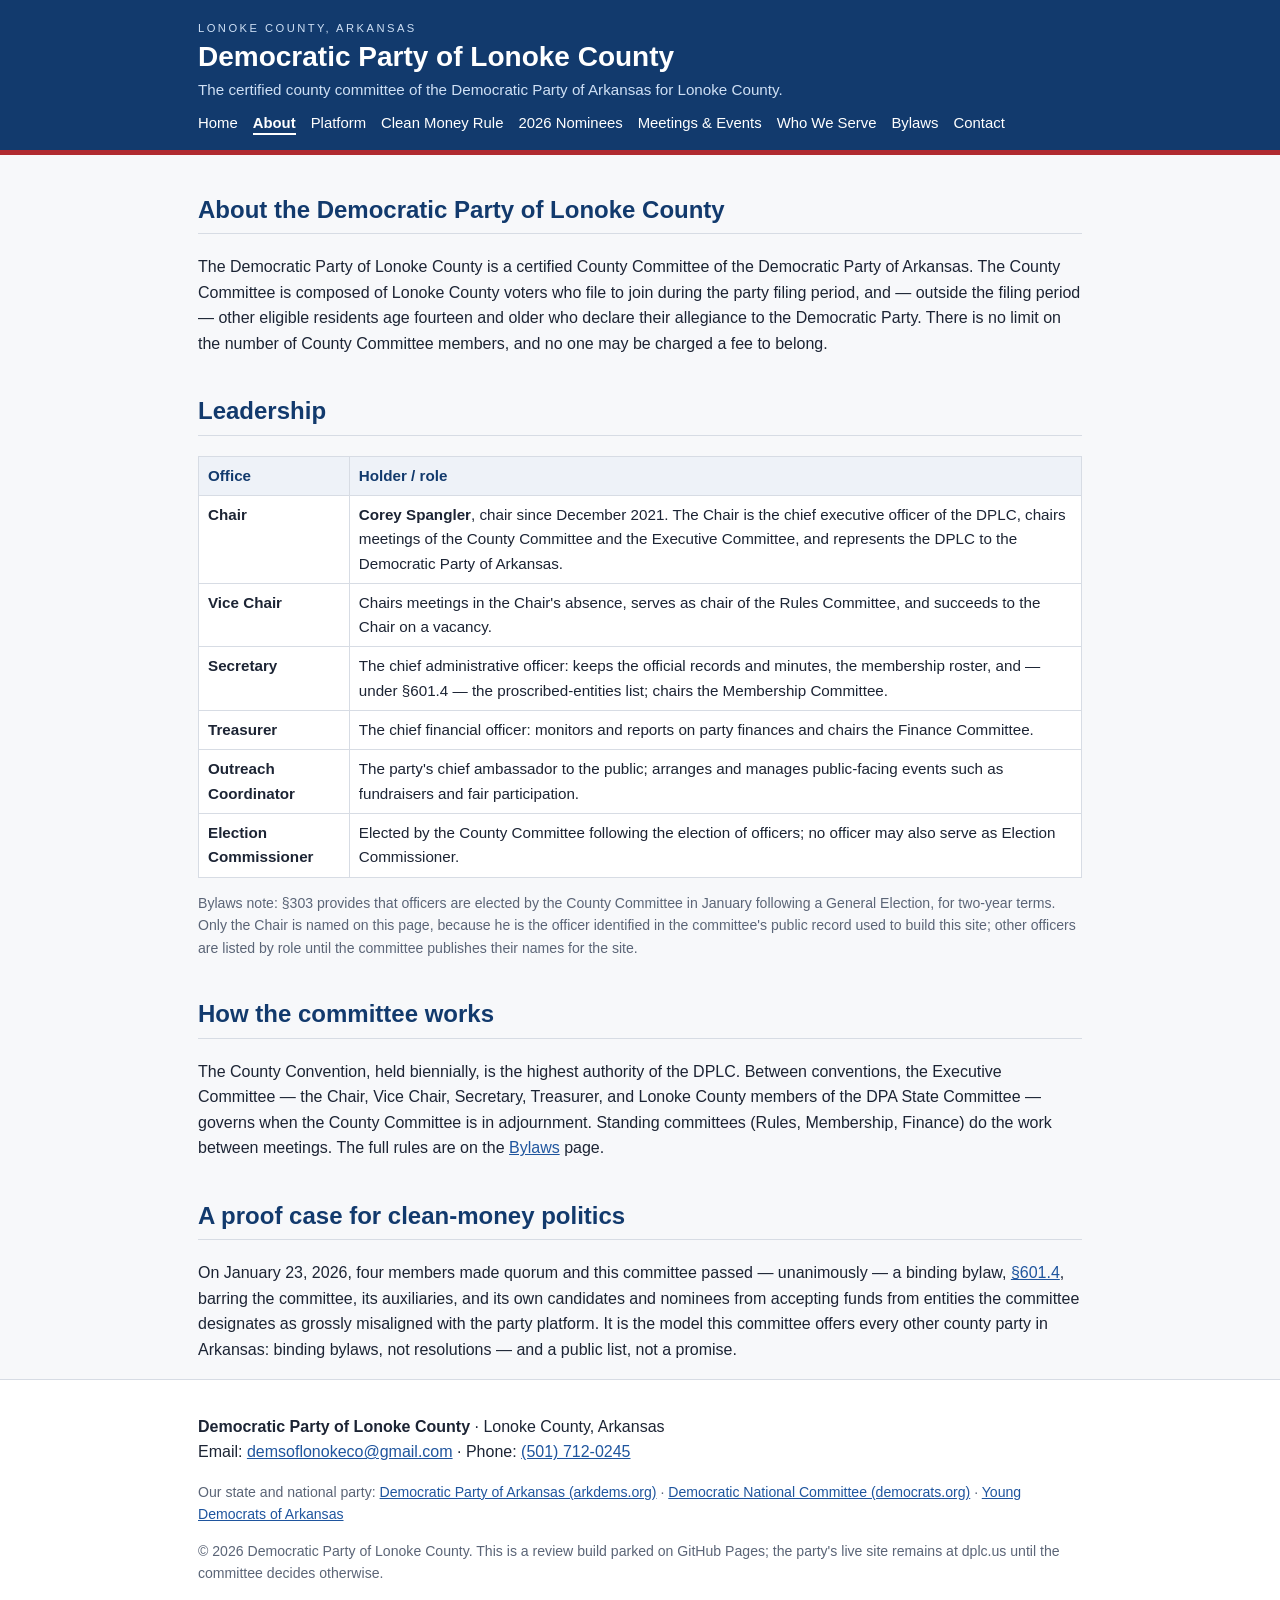
==== about.html @ 0333964c "DPLC website — review build v1 (parked, not live)" ====
<!DOCTYPE html>
<html lang="en">
<head>
<meta charset="utf-8">
<meta name="viewport" content="width=device-width, initial-scale=1">
<title>About · Democratic Party of Lonoke County</title>
<meta name="description" content="About the Democratic Party of Lonoke County: leadership, officer roles, and how the county committee works.">
<link rel="canonical" href="https://hirammcknoxt.github.io/dplc/about.html">
<link rel="stylesheet" href="assets/style.css">
</head>
<body>
<header><div class="wrap">
<p class="kicker">Lonoke County, Arkansas</p>
<h1><a href="index.html">Democratic Party of Lonoke County</a></h1>
<p class="sub">The certified county committee of the Democratic Party of Arkansas for Lonoke County.</p>
<nav><a href="index.html">Home</a><a href="about.html" class="on">About</a><a href="platform.html">Platform</a><a href="clean-money.html">Clean Money Rule</a><a href="candidates.html">2026 Nominees</a><a href="events.html">Meetings & Events</a><a href="towns.html">Who We Serve</a><a href="bylaws.html">Bylaws</a><a href="contact.html">Contact</a></nav>
</div></header>
<main class="wrap">

<h2>About the Democratic Party of Lonoke County</h2>
<p>The Democratic Party of Lonoke County is a certified County Committee of the Democratic
Party of Arkansas. The County Committee is composed of Lonoke County voters who file to join
during the party filing period, and — outside the filing period — other eligible residents
age fourteen and older who declare their allegiance to the Democratic Party. There is no
limit on the number of County Committee members, and no one may be charged a fee to belong.</p>
<h2>Leadership</h2>
<table>
<tr><th>Office</th><th>Holder / role</th></tr>
<tr><td><strong>Chair</strong></td><td><strong>Corey Spangler</strong>, chair since December 2021. The Chair is the
chief executive officer of the DPLC, chairs meetings of the County Committee and the Executive
Committee, and represents the DPLC to the Democratic Party of Arkansas.</td></tr>
<tr><td><strong>Vice Chair</strong></td><td>Chairs meetings in the Chair's absence, serves as chair of the Rules
Committee, and succeeds to the Chair on a vacancy.</td></tr>
<tr><td><strong>Secretary</strong></td><td>The chief administrative officer: keeps the official records and minutes,
the membership roster, and — under §601.4 — the proscribed-entities list; chairs the
Membership Committee.</td></tr>
<tr><td><strong>Treasurer</strong></td><td>The chief financial officer: monitors and reports on party finances and
chairs the Finance Committee.</td></tr>
<tr><td><strong>Outreach Coordinator</strong></td><td>The party's chief ambassador to the public; arranges and manages
public-facing events such as fundraisers and fair participation.</td></tr>
<tr><td><strong>Election Commissioner</strong></td><td>Elected by the County Committee following the election of
officers; no officer may also serve as Election Commissioner.</td></tr>
</table>
<p class="small">Bylaws note: §303 provides that officers are elected by the County Committee in
January following a General Election, for two-year terms. Only the Chair is named on this page,
because he is the officer identified in the committee's public record used to build this site;
other officers are listed by role until the committee publishes their names for the site.</p>
<h2>How the committee works</h2>
<p>The County Convention, held biennially, is the highest authority of the DPLC. Between
conventions, the Executive Committee — the Chair, Vice Chair, Secretary, Treasurer, and
Lonoke County members of the DPA State Committee — governs when the County Committee is in
adjournment. Standing committees (Rules, Membership, Finance) do the work between meetings.
The full rules are on the <a href="bylaws.html">Bylaws</a> page.</p>
<h2>A proof case for clean-money politics</h2>
<p>On January 23, 2026, four members made quorum and this committee passed — unanimously —
a binding bylaw, <a href="clean-money.html">§601.4</a>, barring the committee, its
auxiliaries, and its own candidates and nominees from accepting funds from entities the
committee designates as grossly misaligned with the party platform. It is the model this
committee offers every other county party in Arkansas: binding bylaws, not resolutions —
and a public list, not a promise.</p>

</main>
<footer><div class="wrap">

<p><strong>Democratic Party of Lonoke County</strong> · Lonoke County, Arkansas<br>
Email: <a href="mailto:demsoflonokeco@gmail.com">demsoflonokeco@gmail.com</a> · Phone: <a href="tel:+15017120245">(501) 712-0245</a></p>
<p class="small">Our state and national party: <a href="https://arkdems.org">Democratic Party of Arkansas (arkdems.org)</a> ·
<a href="https://democrats.org">Democratic National Committee (democrats.org)</a> ·
<a href="https://ydarkansas.org">Young Democrats of Arkansas</a></p>
<p class="small">© 2026 Democratic Party of Lonoke County. This is a review build parked on GitHub Pages;
the party's live site remains at dplc.us until the committee decides otherwise.</p>

</div></footer>
</body>
</html>
---- assets/style.css ----
:root{
  --ink:#1c2434; --muted:#5b6577; --blue:#123a6d; --blue2:#1f559e;
  --red:#b02a30; --line:#d7dce4; --bg:#f7f8fa; --card:#ffffff;
}
*{box-sizing:border-box}
body{margin:0;font-family:Helvetica,Arial,sans-serif;color:var(--ink);background:var(--bg);line-height:1.6}
.wrap{max-width:920px;margin:0 auto;padding:0 18px}
a{color:var(--blue2)}
a:focus-visible,button:focus-visible{outline:3px solid var(--red);outline-offset:2px}
header{background:var(--blue);color:#fff;padding:20px 0 14px;border-bottom:5px solid var(--red)}
header .kicker{margin:0;text-transform:uppercase;letter-spacing:.22em;font-size:.7rem;color:#cfe0f5}
header h1{margin:2px 0 4px;font-size:1.75rem;line-height:1.2}
header h1 a{color:#fff;text-decoration:none}
header .sub{margin:0 0 10px;color:#cfe0f5;font-size:.95rem}
nav{font-size:.93rem}
nav a{color:#fff;text-decoration:none;margin-right:15px;padding-bottom:2px}
nav a:hover{text-decoration:underline}
nav a.on{border-bottom:2px solid #fff;font-weight:bold}
main{padding:24px 18px 42px}
h2{margin-top:1.5em;border-bottom:1px solid var(--line);padding-bottom:4px;color:var(--blue)}
h3{color:var(--blue)}
.cards{display:grid;grid-template-columns:repeat(auto-fit,minmax(250px,1fr));gap:14px;margin:18px 0}
.card{background:var(--card);border:1px solid var(--line);border-radius:6px;padding:14px 16px}
.card h3{margin:0 0 6px;font-size:1.05rem}
.card p{margin:0;color:var(--muted);font-size:.95rem}
table{border-collapse:collapse;width:100%;margin:14px 0;font-size:.95rem;background:var(--card)}
th,td{border:1px solid var(--line);padding:7px 9px;text-align:left;vertical-align:top}
th{background:#eef2f8;color:var(--blue)}
.btn{display:inline-block;background:var(--red);color:#fff;text-decoration:none;padding:9px 16px;border-radius:5px;font-weight:bold;margin:4px 8px 4px 0}
.btn.blue{background:var(--blue)}
.btn:hover{filter:brightness(1.1)}
blockquote{border-left:4px solid var(--red);margin:16px 0;padding:4px 16px;background:var(--card);font-style:italic}
.notice{border:1px solid var(--red);border-left:6px solid var(--red);background:#fdf1f1;border-radius:4px;padding:12px 16px;margin:16px 0}
.empty{border:1px dashed var(--muted);border-radius:4px;padding:14px 16px;background:var(--card)}
.small{font-size:.88rem;color:var(--muted)}
ul.tight li{margin-bottom:4px}
footer{border-top:1px solid var(--line);background:var(--card);padding:18px 0 30px;margin-top:10px}
footer nav a{color:var(--blue2)}
.bylaws h3{margin-top:1.4em}
.review-tag{display:inline-block;background:var(--red);color:#fff;font-size:.72rem;letter-spacing:.08em;text-transform:uppercase;border-radius:3px;padding:2px 8px;vertical-align:middle}
@media (max-width:560px){header h1{font-size:1.4rem}nav a{margin-right:10px}}
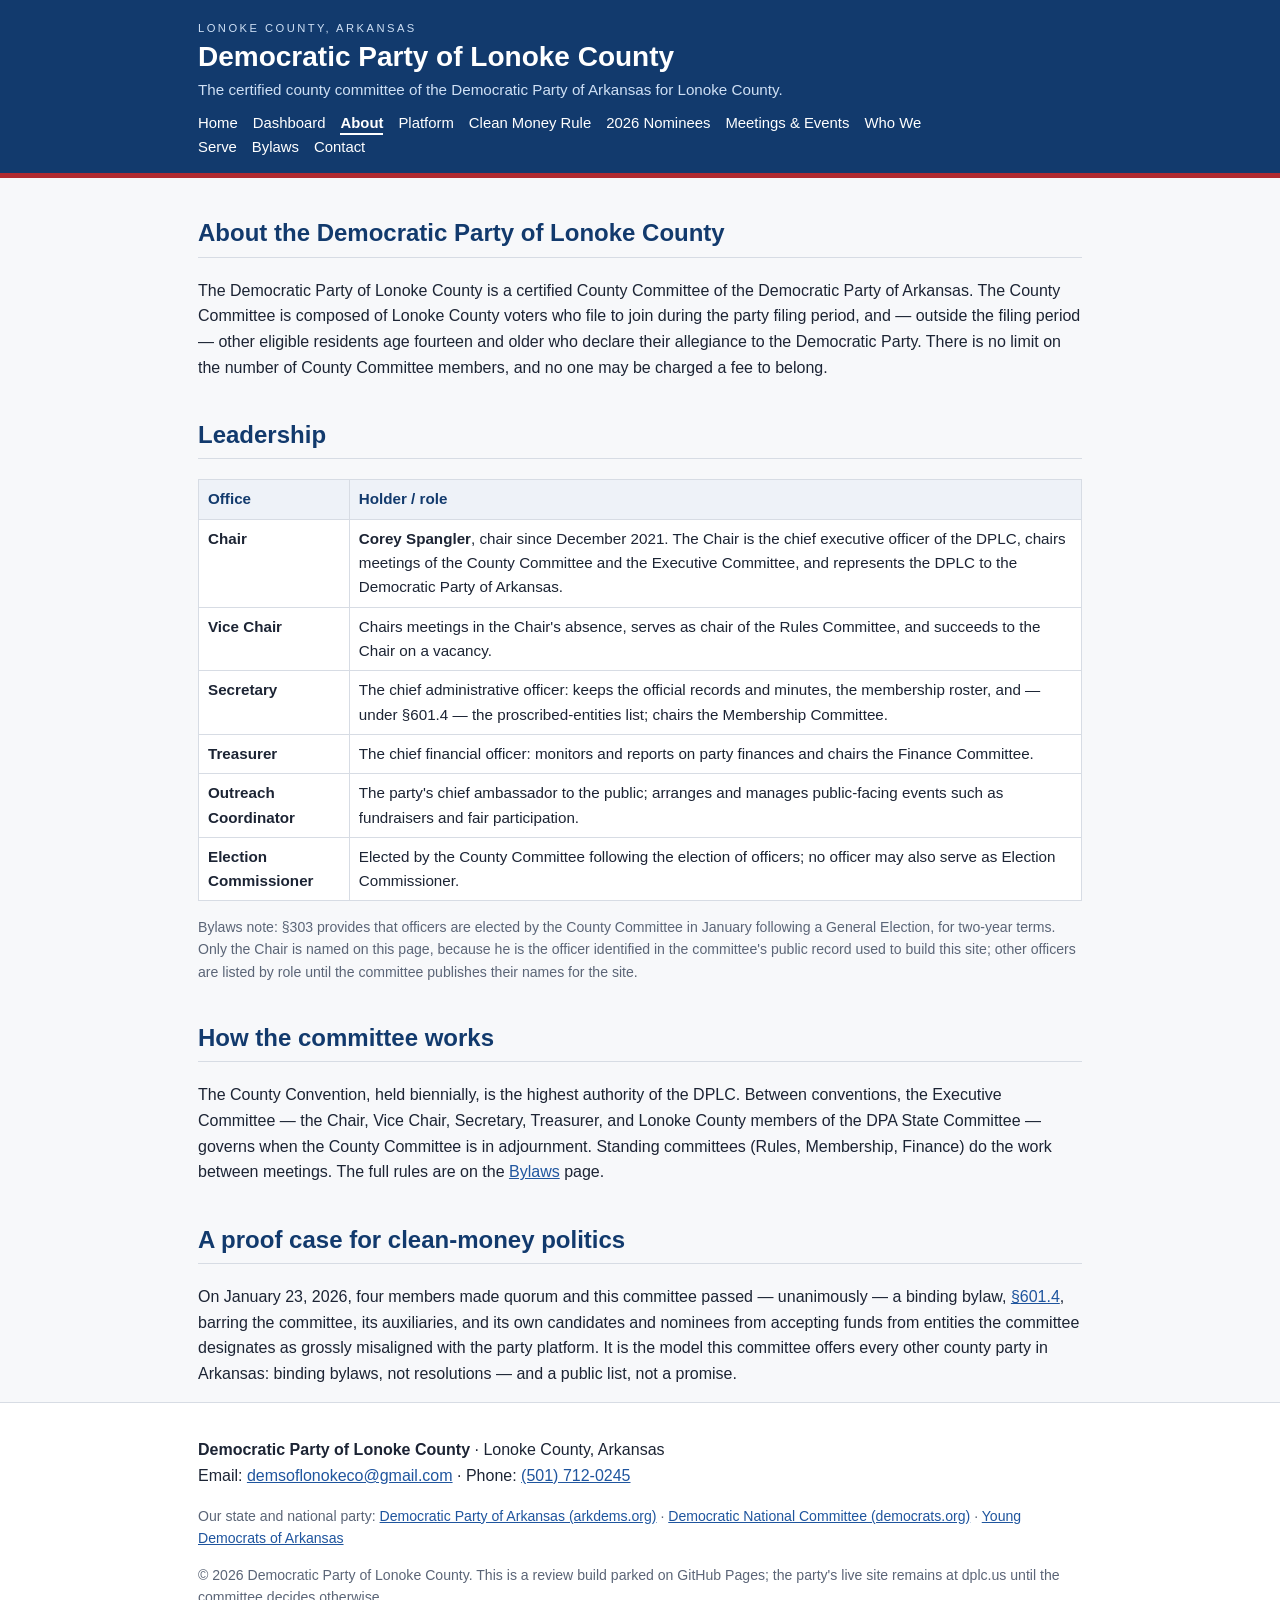
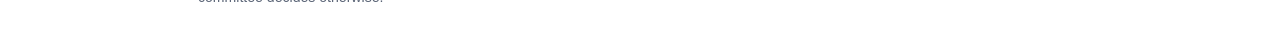
==== commit 3750c446: "DPLC dashboard — add living dashboard page (parked review build)" ====
--- a/about.html
+++ b/about.html
@@ -13,7 +13,7 @@
 <p class="kicker">Lonoke County, Arkansas</p>
 <h1><a href="index.html">Democratic Party of Lonoke County</a></h1>
 <p class="sub">The certified county committee of the Democratic Party of Arkansas for Lonoke County.</p>
-<nav><a href="index.html">Home</a><a href="about.html" class="on">About</a><a href="platform.html">Platform</a><a href="clean-money.html">Clean Money Rule</a><a href="candidates.html">2026 Nominees</a><a href="events.html">Meetings & Events</a><a href="towns.html">Who We Serve</a><a href="bylaws.html">Bylaws</a><a href="contact.html">Contact</a></nav>
+<nav><a href="index.html">Home</a><a href="dashboard.html">Dashboard</a><a href="about.html" class="on">About</a><a href="platform.html">Platform</a><a href="clean-money.html">Clean Money Rule</a><a href="candidates.html">2026 Nominees</a><a href="events.html">Meetings & Events</a><a href="towns.html">Who We Serve</a><a href="bylaws.html">Bylaws</a><a href="contact.html">Contact</a></nav>
 </div></header>
 <main class="wrap">
 
